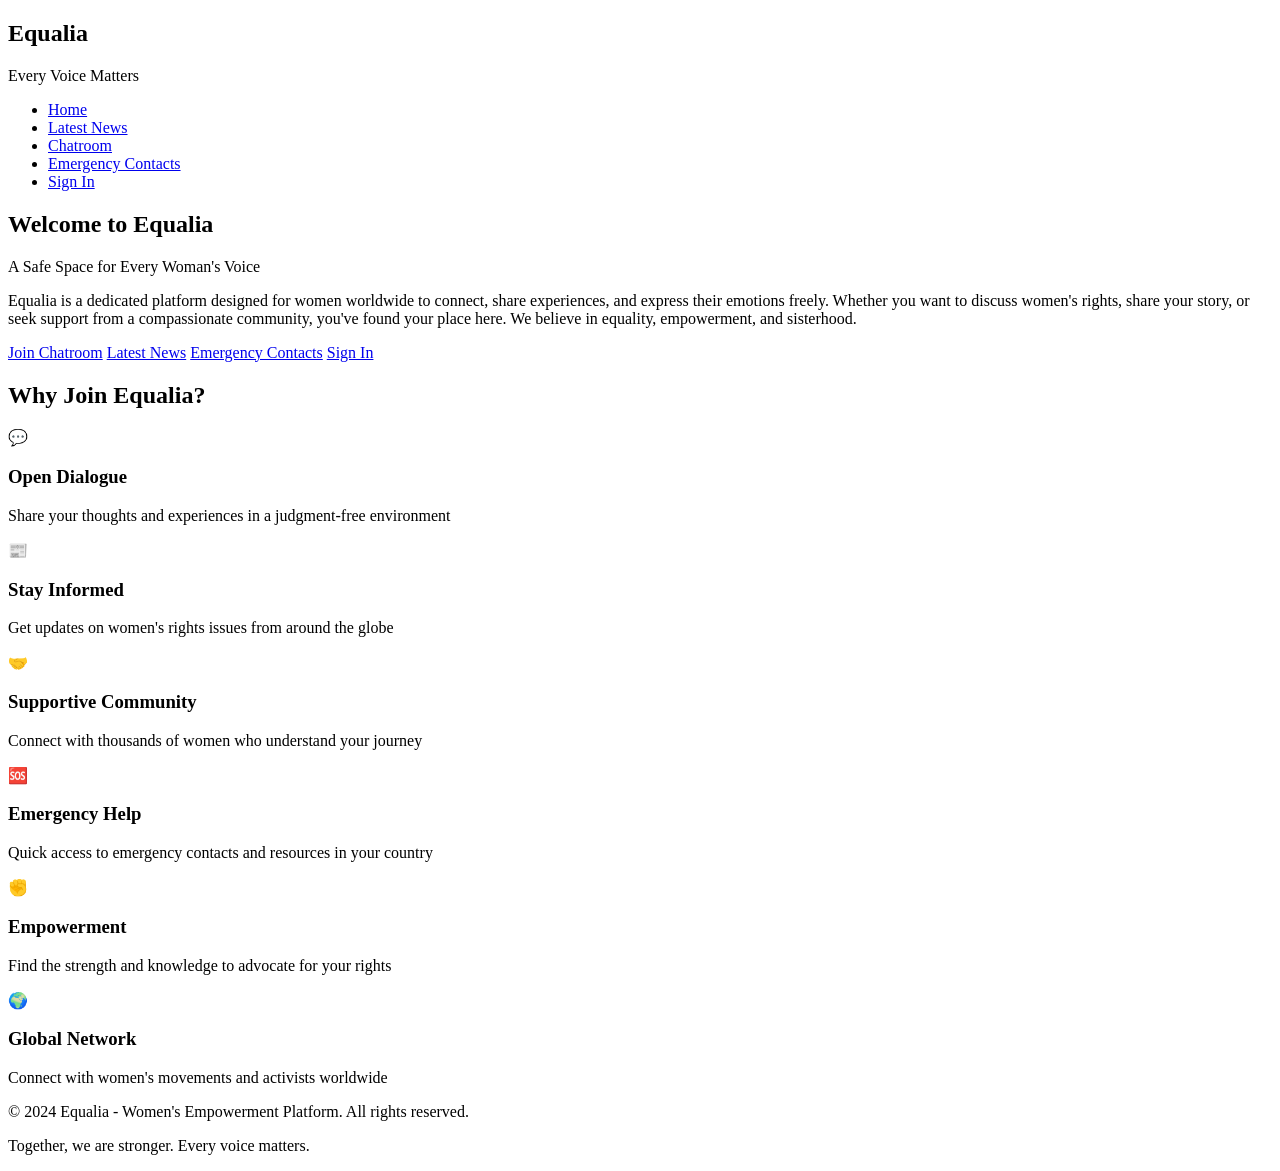
==== index.html @ 7421bf55 "Create index.html for Equalia platform layout This HTML file serves as the main structure for the Eq" ====
<!DOCTYPE html>
<html lang="en">
<head>
    <meta charset="UTF-8">
    <meta name="viewport" content="width=device-width, initial-scale=1.0">
    <title>Equalia - Women's Empowerment Platform</title>
    <link rel="stylesheet" href="styles.css">
</head>
<body>
    <!-- Navigation Bar -->
    <nav class="navbar">
        <div class="nav-container">
            <div class="logo">
                <h1>Equalia</h1>
                <p class="tagline">Every Voice Matters</p>
            </div>
            <ul class="nav-links">
                <li><a href="index.html" class="active">Home</a></li>
                <li><a href="news.html">Latest News</a></li>
                <li><a href="chatroom.html">Chatroom</a></li>
                <li><a href="emergency.html">Emergency Contacts</a></li>
                <li><a href="#signin" class="signin-btn">Sign In</a></li>
            </ul>
        </div>
    </nav>

    <!-- Hero Section -->
    <section class="hero">
        <div class="hero-content">
            <h1 class="hero-title">Welcome to Equalia</h1>
            <p class="hero-subtitle">A Safe Space for Every Woman's Voice</p>
            <p class="hero-description">
                Equalia is a dedicated platform designed for women worldwide to connect, share experiences, 
                and express their emotions freely. Whether you want to discuss women's rights, share your story, 
                or seek support from a compassionate community, you've found your place here. 
                We believe in equality, empowerment, and sisterhood.
            </p>
            <div class="hero-buttons">
                <a href="chatroom.html" class="btn btn-primary">Join Chatroom</a>
                <a href="news.html" class="btn btn-secondary">Latest News</a>
                <a href="emergency.html" class="btn btn-primary">Emergency Contacts</a>
                <a href="#signin" class="btn btn-secondary">Sign In</a>
            </div>
        </div>
    </section>

    <!-- Features Section -->
    <section class="features">
        <h2>Why Join Equalia?</h2>
        <div class="features-grid">
            <div class="feature-card">
                <div class="feature-icon">💬</div>
                <h3>Open Dialogue</h3>
                <p>Share your thoughts and experiences in a judgment-free environment</p>
            </div>
            <div class="feature-card">
                <div class="feature-icon">📰</div>
                <h3>Stay Informed</h3>
                <p>Get updates on women's rights issues from around the globe</p>
            </div>
            <div class="feature-card">
                <div class="feature-icon">🤝</div>
                <h3>Supportive Community</h3>
                <p>Connect with thousands of women who understand your journey</p>
            </div>
            <div class="feature-card">
                <div class="feature-icon">🆘</div>
                <h3>Emergency Help</h3>
                <p>Quick access to emergency contacts and resources in your country</p>
            </div>
            <div class="feature-card">
                <div class="feature-icon">✊</div>
                <h3>Empowerment</h3>
                <p>Find the strength and knowledge to advocate for your rights</p>
            </div>
            <div class="feature-card">
                <div class="feature-icon">🌍</div>
                <h3>Global Network</h3>
                <p>Connect with women's movements and activists worldwide</p>
            </div>
        </div>
    </section>

    <!-- Footer -->
    <footer class="footer">
        <p>&copy; 2024 Equalia - Women's Empowerment Platform. All rights reserved.</p>
        <p>Together, we are stronger. Every voice matters.</p>
    </footer>

    <script src="script.js"></script>
</body>
</html>
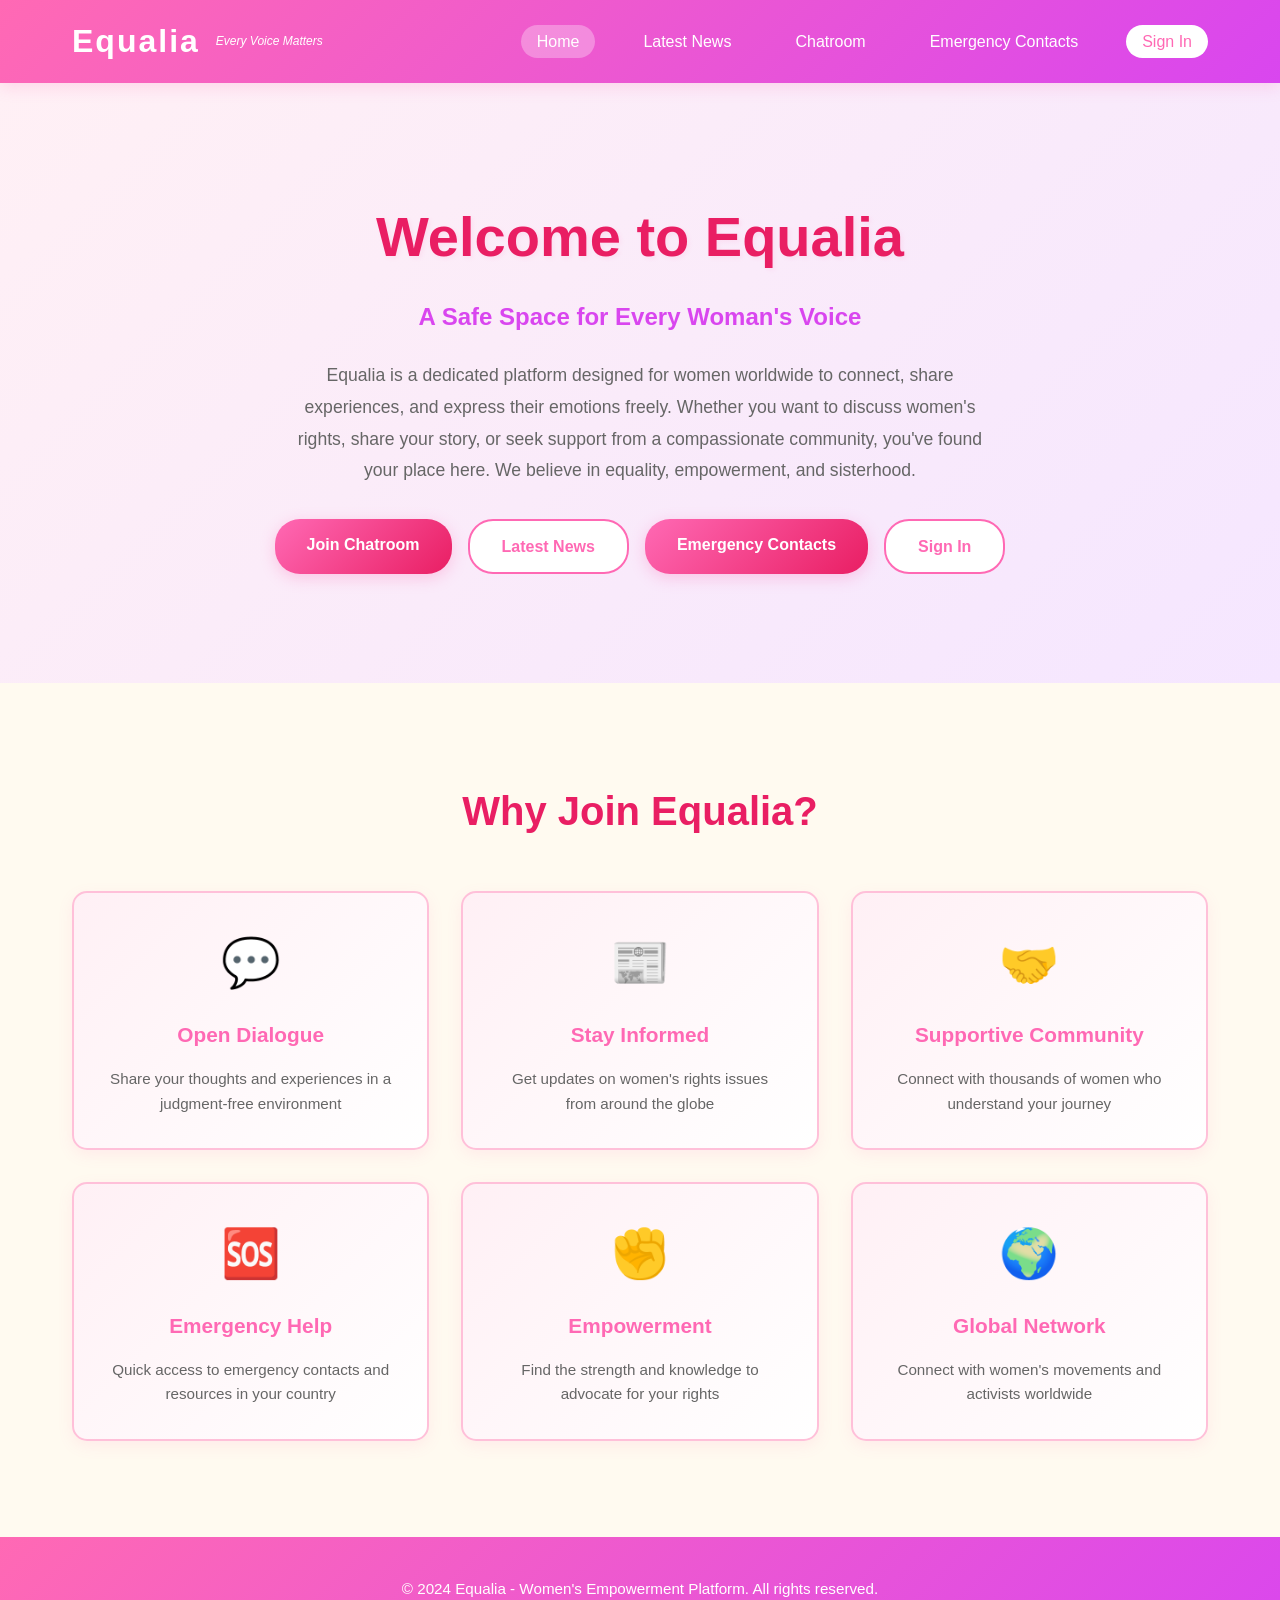
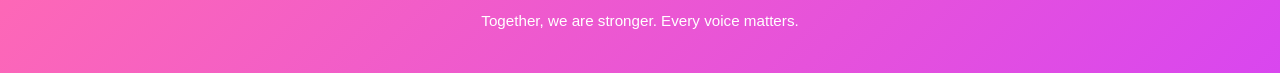
==== commit c7469a9c: "Initial commit: Add complete Equalia website with all pages, styling, and functionality" ====
--- a/index.html
+++ b/index.html
@@ -89,4 +89,4 @@
 
     <script src="script.js"></script>
 </body>
-</html>
+</html>
--- a/styles.css
+++ b/styles.css
@@ -0,0 +1,881 @@
+/* ===========================
+   EQUALIA - MAIN STYLESHEET
+   Feminist Website with Pink & Feminine Colors
+   =========================== */
+
+* {
+    margin: 0;
+    padding: 0;
+    box-sizing: border-box;
+}
+
+:root {
+    --primary-pink: #ff69b4;
+    --light-pink: #ffb6d9;
+    --pastel-pink: #ffc0d9;
+    --soft-pink: #fff0f5;
+    --deep-pink: #e91e63;
+    --purple: #d946ef;
+    --light-purple: #f5e6ff;
+    --cream: #fffaf0;
+    --dark-text: #333333;
+    --gray-text: #666666;
+    --border-color: #ffb6d9;
+    --hover-color: #ff1493;
+}
+
+body {
+    font-family: 'Segoe UI', Tahoma, Geneva, Verdana, sans-serif;
+    line-height: 1.6;
+    color: var(--dark-text);
+    background-color: var(--cream);
+}
+
+/* ===========================
+   NAVIGATION BAR
+   =========================== */
+
+.navbar {
+    background: linear-gradient(135deg, var(--primary-pink) 0%, var(--purple) 100%);
+    padding: 1rem 0;
+    box-shadow: 0 4px 15px rgba(255, 105, 180, 0.2);
+    position: sticky;
+    top: 0;
+    z-index: 1000;
+}
+
+.nav-container {
+    max-width: 1200px;
+    margin: 0 auto;
+    padding: 0 2rem;
+    display: flex;
+    justify-content: space-between;
+    align-items: center;
+}
+
+.logo {
+    color: white;
+    display: flex;
+    align-items: center;
+    gap: 0.5rem;
+}
+
+.logo h1 {
+    font-size: 2rem;
+    font-weight: 700;
+    letter-spacing: 2px;
+}
+
+.tagline {
+    font-size: 0.75rem;
+    font-style: italic;
+    margin-left: 0.5rem;
+}
+
+.nav-links {
+    display: flex;
+    list-style: none;
+    gap: 2rem;
+    align-items: center;
+}
+
+.nav-links a {
+    color: white;
+    text-decoration: none;
+    font-weight: 500;
+    padding: 0.5rem 1rem;
+    border-radius: 20px;
+    transition: all 0.3s ease;
+    position: relative;
+}
+
+.nav-links a:hover,
+.nav-links a.active {
+    background-color: rgba(255, 255, 255, 0.3);
+    transform: translateY(-2px);
+}
+
+.signin-btn {
+    background-color: white !important;
+    color: var(--primary-pink) !important;
+    font-weight: 600;
+}
+
+.signin-btn:hover {
+    background-color: var(--soft-pink) !important;
+}
+
+/* ===========================
+   HERO SECTION
+   =========================== */
+
+.hero {
+    background: linear-gradient(135deg, var(--soft-pink) 0%, var(--light-purple) 100%);
+    padding: 6rem 2rem;
+    text-align: center;
+    min-height: 600px;
+    display: flex;
+    align-items: center;
+    justify-content: center;
+}
+
+.hero-content {
+    max-width: 900px;
+    margin: 0 auto;
+}
+
+.hero-title {
+    font-size: 3.5rem;
+    color: var(--deep-pink);
+    margin-bottom: 1rem;
+    font-weight: 700;
+    text-shadow: 2px 2px 4px rgba(255, 105, 180, 0.1);
+}
+
+.hero-subtitle {
+    font-size: 1.5rem;
+    color: var(--purple);
+    margin-bottom: 1.5rem;
+    font-weight: 600;
+}
+
+.hero-description {
+    font-size: 1.1rem;
+    color: var(--gray-text);
+    margin-bottom: 2rem;
+    line-height: 1.8;
+    max-width: 700px;
+    margin-left: auto;
+    margin-right: auto;
+}
+
+.hero-buttons {
+    display: flex;
+    gap: 1rem;
+    justify-content: center;
+    flex-wrap: wrap;
+}
+
+/* ===========================
+   BUTTONS
+   =========================== */
+
+.btn {
+    padding: 0.8rem 2rem;
+    border-radius: 25px;
+    text-decoration: none;
+    font-weight: 600;
+    cursor: pointer;
+    border: none;
+    transition: all 0.3s ease;
+    display: inline-block;
+    font-size: 1rem;
+}
+
+.btn-primary {
+    background: linear-gradient(135deg, var(--primary-pink) 0%, var(--deep-pink) 100%);
+    color: white;
+    box-shadow: 0 4px 15px rgba(255, 105, 180, 0.3);
+}
+
+.btn-primary:hover {
+    transform: translateY(-3px);
+    box-shadow: 0 6px 20px rgba(255, 105, 180, 0.4);
+}
+
+.btn-secondary {
+    background-color: white;
+    color: var(--primary-pink);
+    border: 2px solid var(--primary-pink);
+}
+
+.btn-secondary:hover {
+    background-color: var(--soft-pink);
+    transform: translateY(-3px);
+}
+
+/* ===========================
+   FEATURES SECTION
+   =========================== */
+
+.features {
+    max-width: 1200px;
+    margin: 4rem auto;
+    padding: 2rem;
+}
+
+.features h2 {
+    text-align: center;
+    font-size: 2.5rem;
+    color: var(--deep-pink);
+    margin-bottom: 3rem;
+}
+
+.features-grid {
+    display: grid;
+    grid-template-columns: repeat(auto-fit, minmax(300px, 1fr));
+    gap: 2rem;
+}
+
+.feature-card {
+    background: linear-gradient(135deg, var(--soft-pink) 0%, white 100%);
+    padding: 2rem;
+    border-radius: 15px;
+    text-align: center;
+    border: 2px solid var(--pastel-pink);
+    transition: all 0.3s ease;
+    box-shadow: 0 5px 15px rgba(255, 105, 180, 0.1);
+}
+
+.feature-card:hover {
+    transform: translateY(-5px);
+    box-shadow: 0 10px 25px rgba(255, 105, 180, 0.2);
+    border-color: var(--primary-pink);
+}
+
+.feature-icon {
+    font-size: 3rem;
+    margin-bottom: 1rem;
+}
+
+.feature-card h3 {
+    color: var(--primary-pink);
+    font-size: 1.3rem;
+    margin-bottom: 1rem;
+}
+
+.feature-card p {
+    color: var(--gray-text);
+    font-size: 0.95rem;
+}
+
+/* ===========================
+   NEWS SECTION
+   =========================== */
+
+.news-section {
+    max-width: 1200px;
+    margin: 4rem auto;
+    padding: 2rem;
+}
+
+.section-title {
+    text-align: center;
+    font-size: 2.5rem;
+    color: var(--deep-pink);
+    margin-bottom: 0.5rem;
+}
+
+.section-subtitle {
+    text-align: center;
+    color: var(--gray-text);
+    margin-bottom: 3rem;
+    font-size: 1.1rem;
+}
+
+.news-grid {
+    display: grid;
+    grid-template-columns: repeat(auto-fit, minmax(320px, 1fr));
+    gap: 2rem;
+}
+
+.news-card {
+    background: white;
+    border-radius: 15px;
+    overflow: hidden;
+    box-shadow: 0 5px 15px rgba(255, 105, 180, 0.15);
+    transition: all 0.3s ease;
+    border: 2px solid var(--pastel-pink);
+    display: flex;
+    flex-direction: column;
+}
+
+.news-card:hover {
+    transform: translateY(-8px);
+    box-shadow: 0 10px 30px rgba(255, 105, 180, 0.25);
+}
+
+.news-image {
+    width: 100%;
+    height: 200px;
+    overflow: hidden;
+}
+
+.news-image img {
+    width: 100%;
+    height: 100%;
+    object-fit: cover;
+    transition: transform 0.3s ease;
+}
+
+.news-card:hover .news-image img {
+    transform: scale(1.05);
+}
+
+.news-content {
+    padding: 1.5rem;
+    flex-grow: 1;
+    display: flex;
+    flex-direction: column;
+}
+
+.news-date {
+    color: var(--primary-pink);
+    font-weight: 600;
+    font-size: 0.85rem;
+}
+
+.news-card h3 {
+    color: var(--deep-pink);
+    margin: 0.8rem 0;
+    line-height: 1.4;
+}
+
+.news-card p {
+    color: var(--gray-text);
+    margin-bottom: 1rem;
+    flex-grow: 1;
+}
+
+.read-more {
+    color: var(--primary-pink);
+    text-decoration: none;
+    font-weight: 600;
+    display: inline-block;
+    transition: all 0.3s ease;
+}
+
+.read-more:hover {
+    color: var(--hover-color);
+    transform: translateX(5px);
+}
+
+/* ===========================
+   CHATROOM SECTION
+   =========================== */
+
+.chatroom-section {
+    max-width: 1000px;
+    margin: 2rem auto;
+    padding: 2rem;
+    min-height: 80vh;
+}
+
+.chatroom-container {
+    display: flex;
+    flex-direction: column;
+    gap: 2rem;
+}
+
+.chatroom-header {
+    text-align: center;
+    margin-bottom: 1rem;
+}
+
+.chatroom-header h1 {
+    color: var(--deep-pink);
+    font-size: 2.5rem;
+    margin-bottom: 0.5rem;
+}
+
+.chatroom-header p {
+    color: var(--gray-text);
+    font-size: 1.1rem;
+}
+
+.chat-wrapper {
+    background: white;
+    border-radius: 15px;
+    border: 2px solid var(--pastel-pink);
+    box-shadow: 0 5px 20px rgba(255, 105, 180, 0.15);
+    display: flex;
+    flex-direction: column;
+    height: 600px;
+}
+
+.chat-messages {
+    flex-grow: 1;
+    overflow-y: auto;
+    padding: 1.5rem;
+    display: flex;
+    flex-direction: column;
+    gap: 1rem;
+    background: linear-gradient(to bottom, var(--soft-pink), white);
+}
+
+.system-message {
+    text-align: center;
+    padding: 1rem;
+    background-color: var(--light-purple);
+    border-radius: 10px;
+    color: var(--purple);
+    font-size: 0.95rem;
+}
+
+.message {
+    display: flex;
+    gap: 0.8rem;
+    animation: slideIn 0.3s ease;
+}
+
+@keyframes slideIn {
+    from {
+        opacity: 0;
+        transform: translateY(10px);
+    }
+    to {
+        opacity: 1;
+        transform: translateY(0);
+    }
+}
+
+.message-avatar {
+    width: 40px;
+    height: 40px;
+    background: linear-gradient(135deg, var(--primary-pink), var(--purple));
+    border-radius: 50%;
+    display: flex;
+    align-items: center;
+    justify-content: center;
+    color: white;
+    font-weight: 700;
+    flex-shrink: 0;
+}
+
+.message-content {
+    flex-grow: 1;
+}
+
+.message-username {
+    font-weight: 600;
+    color: var(--primary-pink);
+    margin-bottom: 0.3rem;
+}
+
+.message-text {
+    background-color: var(--soft-pink);
+    padding: 0.8rem;
+    border-radius: 10px;
+    margin-bottom: 0.3rem;
+    color: var(--dark-text);
+}
+
+.message-time {
+    font-size: 0.75rem;
+    color: #999;
+    margin-left: 0.5rem;
+}
+
+.chat-input-area {
+    padding: 1rem;
+    border-top: 2px solid var(--pastel-pink);
+    background-color: var(--cream);
+}
+
+.input-wrapper {
+    display: flex;
+    gap: 0.5rem;
+    margin-bottom: 0.5rem;
+}
+
+.message-input {
+    flex-grow: 1;
+    padding: 0.8rem;
+    border: 2px solid var(--pastel-pink);
+    border-radius: 20px;
+    font-size: 0.95rem;
+    transition: all 0.3s ease;
+}
+
+.message-input:focus {
+    outline: none;
+    border-color: var(--primary-pink);
+    box-shadow: 0 0 10px rgba(255, 105, 180, 0.2);
+}
+
+.send-btn {
+    padding: 0.8rem 1.5rem;
+    background: linear-gradient(135deg, var(--primary-pink), var(--deep-pink));
+    color: white;
+    border: none;
+    border-radius: 20px;
+    font-weight: 600;
+    cursor: pointer;
+    transition: all 0.3s ease;
+    display: flex;
+    align-items: center;
+    gap: 0.5rem;
+}
+
+.send-btn:hover {
+    transform: translateY(-2px);
+    box-shadow: 0 4px 12px rgba(255, 105, 180, 0.3);
+}
+
+.input-hint {
+    font-size: 0.85rem;
+    color: var(--gray-text);
+    text-align: center;
+}
+
+.room-guidelines {
+    background: linear-gradient(135deg, var(--soft-pink), var(--light-purple));
+    padding: 1.5rem;
+    border-radius: 15px;
+    border: 2px solid var(--pastel-pink);
+}
+
+.room-guidelines h3 {
+    color: var(--deep-pink);
+    margin-bottom: 1rem;
+}
+
+.room-guidelines ul {
+    list-style: none;
+    display: grid;
+    grid-template-columns: repeat(auto-fit, minmax(250px, 1fr));
+    gap: 0.8rem;
+}
+
+.room-guidelines li {
+    color: var(--dark-text);
+    padding: 0.5rem;
+}
+
+/* ===========================
+   EMERGENCY SECTION
+   =========================== */
+
+.emergency-section {
+    max-width: 1200px;
+    margin: 2rem auto;
+    padding: 2rem;
+}
+
+.emergency-container {
+    display: flex;
+    flex-direction: column;
+    gap: 2rem;
+}
+
+.emergency-header {
+    text-align: center;
+    margin-bottom: 1rem;
+}
+
+.emergency-header h1 {
+    color: var(--deep-pink);
+    font-size: 2.5rem;
+    margin-bottom: 0.5rem;
+}
+
+.emergency-header p {
+    color: var(--gray-text);
+    font-size: 1.1rem;
+}
+
+.country-selector {
+    display: flex;
+    align-items: center;
+    gap: 1rem;
+    justify-content: center;
+    margin: 2rem 0;
+    flex-wrap: wrap;
+}
+
+.country-selector label {
+    font-weight: 600;
+    color: var(--deep-pink);
+    font-size: 1.1rem;
+}
+
+.country-dropdown {
+    padding: 0.8rem 1rem;
+    border: 2px solid var(--primary-pink);
+    border-radius: 10px;
+    font-size: 1rem;
+    min-width: 250px;
+    background-color: white;
+    color: var(--dark-text);
+    cursor: pointer;
+    transition: all 0.3s ease;
+}
+
+.country-dropdown:focus {
+    outline: none;
+    border-color: var(--deep-pink);
+    box-shadow: 0 0 10px rgba(255, 105, 180, 0.2);
+}
+
+.emergency-contacts {
+    display: grid;
+    grid-template-columns: repeat(auto-fit, minmax(300px, 1fr));
+    gap: 1.5rem;
+    margin-bottom: 2rem;
+}
+
+.placeholder {
+    grid-column: 1 / -1;
+    text-align: center;
+    padding: 3rem;
+    background-color: var(--soft-pink);
+    border-radius: 15px;
+    border: 2px dashed var(--primary-pink);
+    color: var(--gray-text);
+    font-size: 1.2rem;
+}
+
+.contact-card {
+    background: white;
+    padding: 1.5rem;
+    border-radius: 15px;
+    border: 2px solid var(--pastel-pink);
+    box-shadow: 0 5px 15px rgba(255, 105, 180, 0.1);
+    animation: slideIn 0.3s ease;
+}
+
+.contact-card h3 {
+    color: var(--primary-pink);
+    margin-bottom: 0.5rem;
+}
+
+.contact-type {
+    color: var(--purple);
+    font-weight: 600;
+    font-size: 0.9rem;
+    margin-bottom: 0.5rem;
+}
+
+.contact-number {
+    font-size: 1.2rem;
+    font-weight: 700;
+    color: var(--deep-pink);
+    margin: 0.8rem 0;
+    word-break: break-word;
+}
+
+.contact-description {
+    color: var(--gray-text);
+    font-size: 0.95rem;
+    line-height: 1.5;
+    margin-bottom: 1rem;
+}
+
+.contact-link {
+    color: var(--primary-pink);
+    text-decoration: none;
+    font-weight: 600;
+    display: inline-block;
+    transition: all 0.3s ease;
+}
+
+.contact-link:hover {
+    color: var(--hover-color);
+    transform: translateX(3px);
+}
+
+.info-box {
+    background: linear-gradient(135deg, var(--light-purple), var(--soft-pink));
+    padding: 2rem;
+    border-radius: 15px;
+    border: 2px solid var(--primary-pink);
+    box-shadow: 0 5px 20px rgba(255, 105, 180, 0.15);
+}
+
+.info-box h3 {
+    color: var(--deep-pink);
+    margin-bottom: 1rem;
+    font-size: 1.3rem;
+}
+
+.info-box p {
+    color: var(--dark-text);
+    margin-bottom: 0.8rem;
+    line-height: 1.6;
+}
+
+.info-box strong {
+    color: var(--primary-pink);
+}
+
+/* ===========================
+   FOOTER
+   =========================== */
+
+.footer {
+    background: linear-gradient(135deg, var(--primary-pink) 0%, var(--purple) 100%);
+    color: white;
+    text-align: center;
+    padding: 2rem;
+    margin-top: 4rem;
+}
+
+.footer p {
+    margin: 0.5rem 0;
+    font-size: 0.95rem;
+}
+
+/* ===========================
+   RESPONSIVE DESIGN
+   =========================== */
+
+@media (max-width: 768px) {
+    .hero-title {
+        font-size: 2.5rem;
+    }
+
+    .hero-subtitle {
+        font-size: 1.2rem;
+    }
+
+    .nav-links {
+        gap: 1rem;
+        font-size: 0.9rem;
+    }
+
+    .nav-links a {
+        padding: 0.4rem 0.8rem;
+    }
+
+    .hero-buttons {
+        gap: 0.8rem;
+    }
+
+    .btn {
+        padding: 0.7rem 1.5rem;
+        font-size: 0.9rem;
+    }
+
+    .features-grid {
+        grid-template-columns: 1fr;
+    }
+
+    .section-title,
+    .hero-title,
+    .chatroom-header h1,
+    .emergency-header h1 {
+        font-size: 2rem;
+    }
+
+    .news-grid {
+        grid-template-columns: 1fr;
+    }
+
+    .chat-wrapper {
+        height: auto;
+        min-height: 400px;
+    }
+
+    .country-dropdown {
+        min-width: 200px;
+    }
+
+    .country-selector {
+        gap: 0.5rem;
+    }
+
+    .emergency-contacts {
+        grid-template-columns: 1fr;
+    }
+
+    .room-guidelines ul {
+        grid-template-columns: 1fr;
+    }
+}
+
+@media (max-width: 480px) {
+    .navbar {
+        padding: 0.8rem 0;
+    }
+
+    .nav-container {
+        padding: 0 1rem;
+        flex-direction: column;
+        gap: 1rem;
+    }
+
+    .logo h1 {
+        font-size: 1.5rem;
+    }
+
+    .nav-links {
+        flex-direction: column;
+        gap: 0.5rem;
+        width: 100%;
+    }
+
+    .hero {
+        padding: 3rem 1rem;
+    }
+
+    .hero-title {
+        font-size: 1.8rem;
+    }
+
+    .hero-subtitle {
+        font-size: 1rem;
+    }
+
+    .hero-buttons {
+        flex-direction: column;
+    }
+
+    .btn {
+        width: 100%;
+        text-align: center;
+    }
+
+    .features h2,
+    .section-title {
+        font-size: 1.5rem;
+    }
+
+    .input-wrapper {
+        flex-direction: column;
+    }
+
+    .send-btn,
+    .message-input {
+        width: 100%;
+    }
+
+    .country-selector {
+        flex-direction: column;
+        gap: 0.8rem;
+    }
+
+    .country-selector label {
+        font-size: 0.95rem;
+    }
+
+    .country-dropdown {
+        width: 100%;
+        min-width: auto;
+    }
+
+    .info-box {
+        padding: 1.5rem;
+    }
+}
+
+/* ===========================
+   SCROLLBAR STYLING
+   =========================== */
+
+::-webkit-scrollbar {
+    width: 10px;
+}
+
+::-webkit-scrollbar-track {
+    background: var(--soft-pink);
+    border-radius: 10px;
+}
+
+::-webkit-scrollbar-thumb {
+    background: linear-gradient(135deg, var(--primary-pink), var(--purple));
+    border-radius: 10px;
+}
+
+::-webkit-scrollbar-thumb:hover {
+    background: var(--hover-color);
+}
